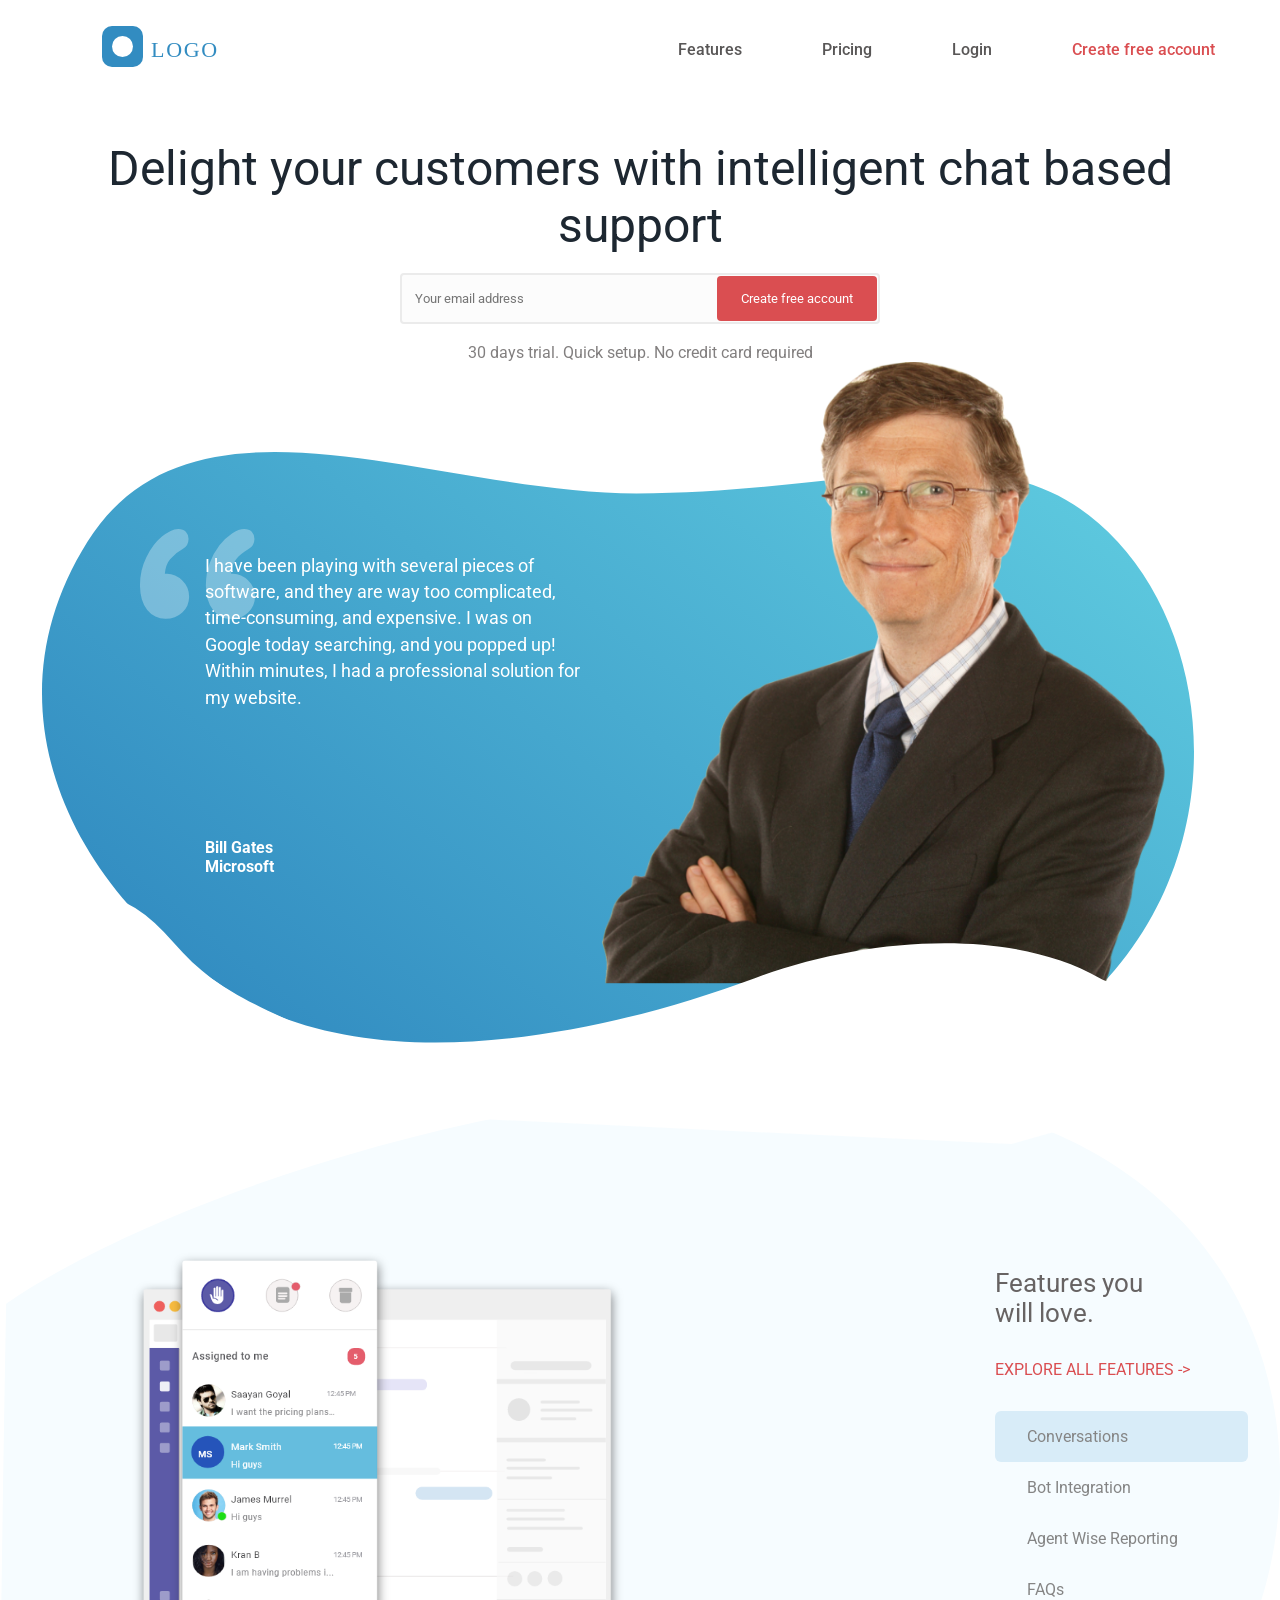
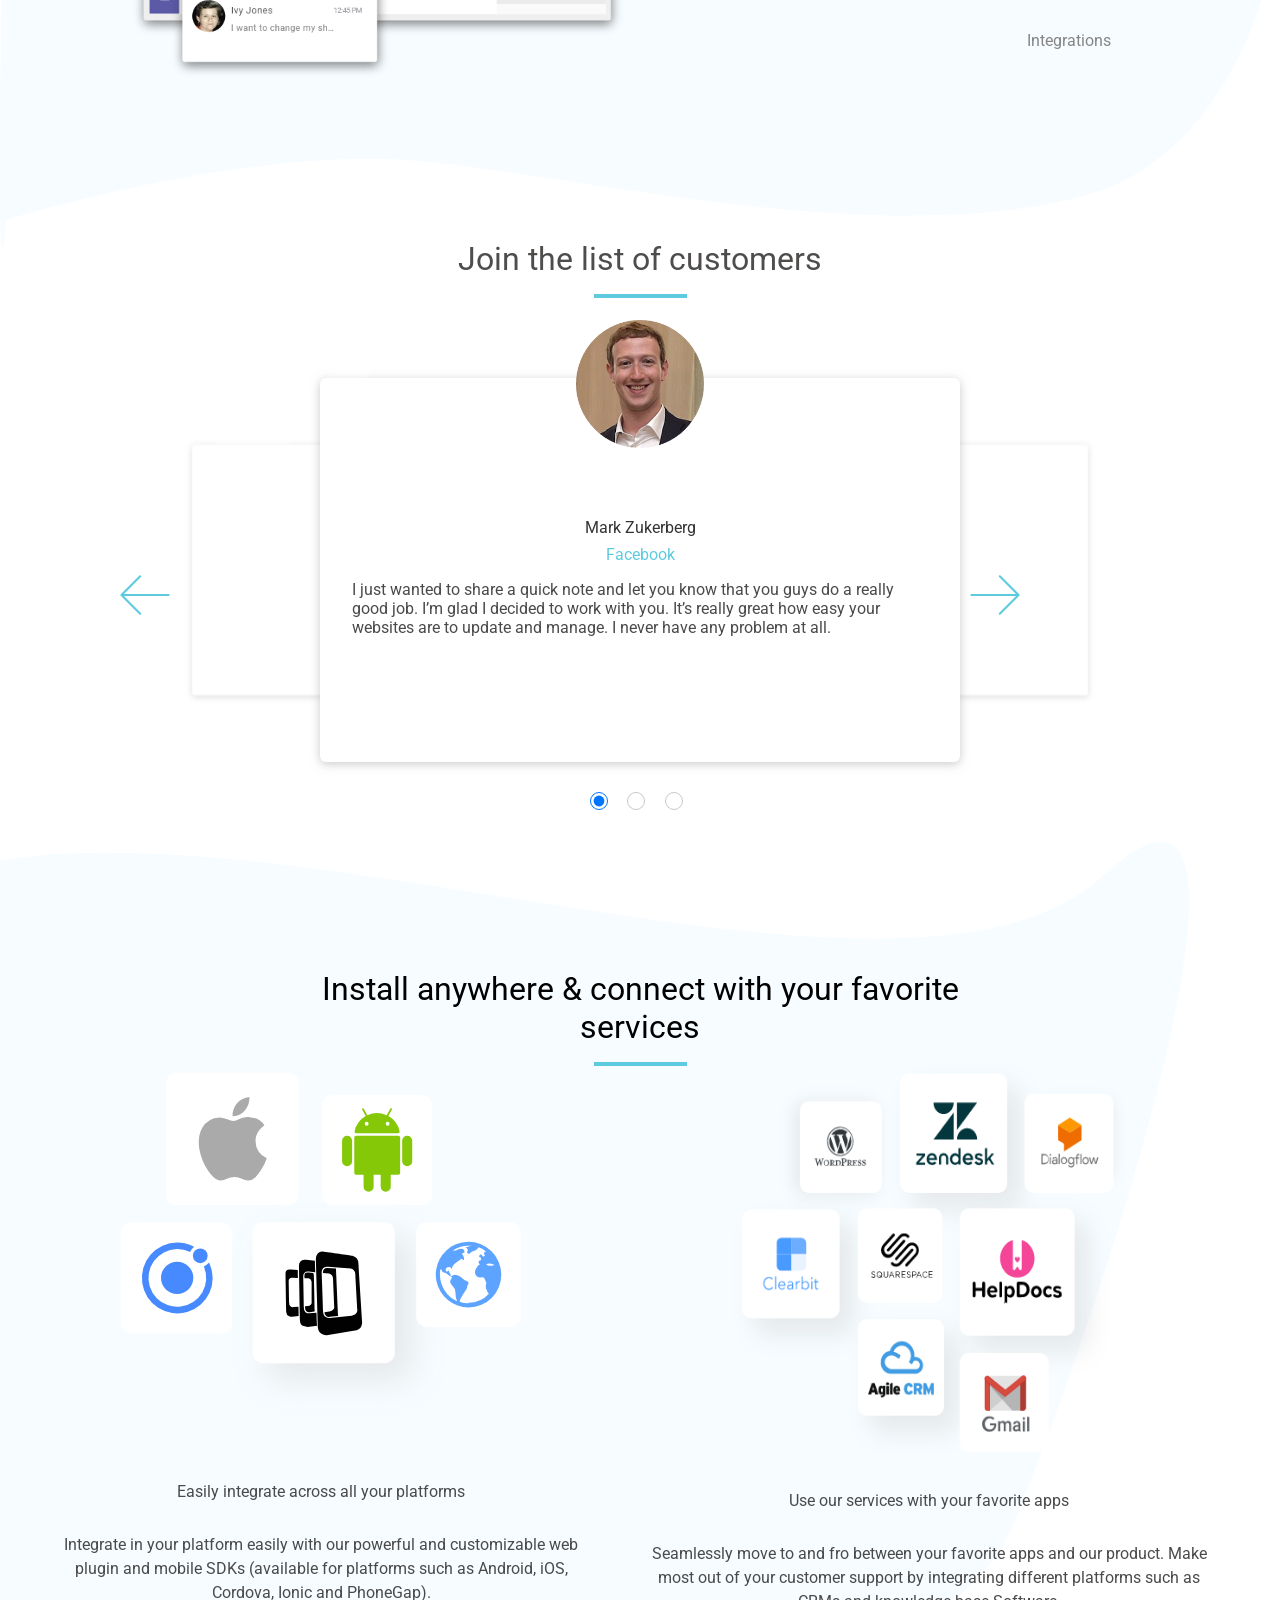
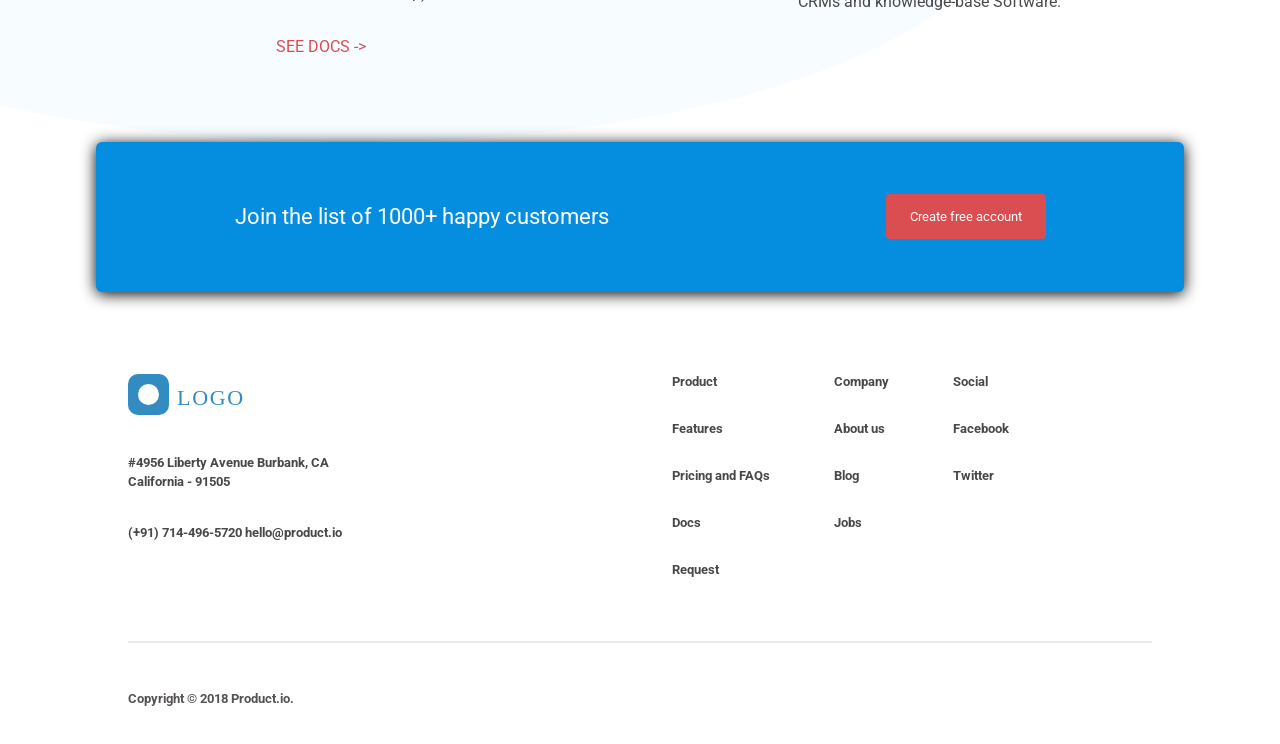
==== public/index.html @ 23c7daae "fixes" ====
<!DOCTYPE html>
<html lang="en">

<head>
    <meta charset="UTF-8" />
    <meta name="viewport" content="width=device-width, initial-scale=1.0" />
    <link href="https://fonts.googleapis.com/css2?family=Roboto:wght@300;400;500;900&display=swap" rel="stylesheet" />
    <link rel="stylesheet" href="style.css" />
    <title>Task</title>
</head>

<body>
    <div class="container">
        <header class="main-head">
            <nav>
                <div class="logo">
                    <img src="./logo/Group 2.svg" alt="Logo" />
                </div>
                <ul class="nav-links">
                    <li><a href="#">Features</a></li>
                    <li><a href="#">Pricing</a></li>
                    <li><a href="#">Login</a></li>
                    <li><a class="active" href="#">Create free account</a></li>
                </ul>
            </nav>
        </header>
        <div class="main-content">
            <h1 class="heading">
                Delight your customers with intelligent chat based support
            </h1>
            <div class="email">
                <input type="email" placeholder="Your email address" />
                <button class="button">Create free account</button>
            </div>
            <div class="free-trail">
                30 days trial. Quick setup. No credit card required
            </div>
        </div>
        <div class="bubble">
            <p class="quote">
                <img class="comma" src="./logo/“.svg" alt="" />I have been playing
                with several pieces of software, and they are way too complicated,
                time-consuming, and expensive. I was on Google today searching, and
                you popped up! Within minutes, I had a professional solution for my
                website.
            </p>
            <h1 class="name">
                Bill Gates
                <span class="company">
                    Microsoft
                </span>
            </h1>
            <img class="oval" src="./logo/Oval-2.svg" alt="oval" />
            <img class="bill-gates" src="./images/1111.png" alt="" />
            <img class="rectangle" src="./logo/Rectangle-17.svg" alt="" />
        </div>
    </div>
    <div class="section">
        <img class="oval-2" src="./logo/Path-2.svg" alt="" />
        <div class="image-section">
            <img src="./images/conversation.png" class="images conversation" alt="conversation" />
            <img src="./images/bot.png" class="images bot" alt="bot" />
            <img src="./images/agent.png" class="images agent" alt="conversation" />
            <img src="./images/FAQ.png" class="images FAQ" alt="conversation" />
            <img src="./images/integration.png" class="images integration" alt="conversation" />
        </div>
        <div class="features-section">
            <h1>Features you will love.</h1>
            <span>EXPLORE ALL FEATURES -></span>
            <div class="conversations image-tab img-active" data-id="conversation">
                Conversations
            </div>
            <div class="bot-integration image-tab" data-id="bot">
                Bot Integration
            </div>
            <div class="agent-wise-reporting image-tab" data-id="agent">
                Agent Wise Reporting
            </div>
            <div class="faq image-tab" data-id="FAQ">
                FAQs
            </div>
            <div class="integrations image-tab" data-id="integration">
                Integrations
            </div>
        </div>
    </div>
    <div class="join">
        Join the list of customers
        <div class="line"></div>
    </div>
    <section id="slider">
        <input type="radio" name="slider" id="s1" checked />
        <input type="radio" name="slider" id="s2" />
        <input type="radio" name="slider" id="s3" />
        <label for="s1" id="slide1">
            <img class="mark" src="./images/220px-Mark_Zuckerberg_em_setembro_de_2014@2x.png" alt="" />
            <h1 class="name1">Mark Zukerberg</h1>
            <div class="company1">Facebook</div>
            <img class="comma" src="./logo/“.svg" alt="" />
            <p class="s1">
                I just wanted to share a quick note and let you know that you guys do
                a really good job. I’m glad I decided to work with you. It’s really
                great how easy your websites are to update and manage. I never have
                any problem at all.
            </p>
        </label>
        <label for="s2" id="slide2">
            <img class="mark" src="./images/220px-Mark_Zuckerberg_em_setembro_de_2014@2x.png" alt="" />
            <h1 class="name1">Mark Zukerberg</h1>
            <div class="company1">Facebook</div>
            <p class="s2">
                I just wanted to share a quick note and let you know that you guys do
                a really good job. I’m glad I decided to work with you. It’s really
                great how easy your websites are to update and manage. I never have
                any problem at all.
            </p>
        </label>
        <label for="s3" id="slide3">
            <img class="mark" src="./images/220px-Mark_Zuckerberg_em_setembro_de_2014@2x.png" alt="" />
            <h1 class="name1">Mark Zukerberg</h1>
            <div class="company1">Facebook</div>
            <p class="s3">
                I just wanted to share a quick note and let you know that you guys do
                a really good job. I’m glad I decided to work with you. It’s really
                great how easy your websites are to update and manage. I never have
                any problem at all.
            </p>
        </label>
        <div class="btn buttons">
            <button class="previous-button">
                <img src="./logo/arrow copy.svg" alt="" />
            </button>
            <button class="next-button">
                <img src="./logo/arrow.svg" alt="" />
            </button>
        </div>
    </section>
    <div class="background-container">
        <img class="oval-3" src="./logo/Path 2 Copy 2.svg" alt="" />
        <div class="bubble-2">
            <h1 class="heading-2">
                Install anywhere & connect with your favorite services
            </h1>
            <div class="line"></div>
        </div>
        <div class="group">
            <div class="group-1">
                <img src="./logo/Group 61.svg" alt="" />
                <p class="p1">Easily integrate across all your platforms</p>
                <p class="p2">
                    Integrate in your platform easily with our powerful and customizable
                    web plugin and mobile SDKs (available for platforms such as Android,
                    iOS, Cordova, Ionic and PhoneGap).
                </p>
                <span class="docs">SEE DOCS -></span>
            </div>
            <div class="group-2">
                <img src="./logo/Group 53.png" alt="" />
                <p class="p1">Use our services with your favorite apps</p>
                <p class="p2">
                    Seamlessly move to and fro between your favorite apps and our
                    product. Make most out of your customer support by integrating
                    different platforms such as CRMs and knowledge-base Software.
                </p>
            </div>
        </div>
    </div>
    <div class="template">
        <div class="join-2">Join the list of 1000+ happy customers</div>
        <button class="button-2">Create free account</button>
    </div>
    <div class="footer-container">
        <div class="address-container">
            <div class="logo-2">
                <img src="./logo/Group 2.svg" alt="logo" />
            </div>
            <div class="address">
                #4956 Liberty Avenue Burbank, CA California - 91505
                <span class="number">(+91) 714-496-5720 hello@product.io</span>
            </div>
        </div>
        <div class="about">
            <div class="product">
                <ul class="about-product">
                    Product
                    <li>Features</li>
                    <li>Pricing and FAQs</li>
                    <li>Docs</li>
                    <li>Request</li>
                </ul>
            </div>
            <div class="company-2">
                <ul class="about-company">
                    Company
                    <li>About us</li>
                    <li>Blog</li>
                    <li>Jobs</li>
                </ul>
            </div>
            <div class="social">
                <ul class="about-social">
                    Social
                    <li>Facebook</li>
                    <li>Twitter</li>
                </ul>
            </div>
        </div>
    </div>
    <div class="copyright">
        Copyright &copy 2018 Product.io.
    </div>
    <script src="main.js"></script>
</body>

</html>
---- public/style.css ----
* {
  padding: 0;
  margin: 0;
  box-sizing: border-box;
  font-family: "Roboto", sans-serif;
}

.main-head {
  width: 95%;
  margin: 1.6rem 1.6rem 0 auto;
  font-size: 1rem;
}
nav {
  display: flex;
  justify-content: space-between;
  align-items: center;
  flex-wrap: wrap;
}
.logo {
  justify-content: flex-start;
  align-items: center;
  flex: 1 1 10rem;
}
.nav-links {
  display: flex;
  justify-content: space-around;
  list-style: none;
  flex: 1 1 15rem;
}
a {
  text-decoration: none;
  color: #585656;
  font-weight: 500;
}
.active {
  color: #da4e51;
}
.main-content {
  display: flex;
  justify-content: center;
  align-items: center;
  flex-direction: column;
  margin: 3.125rem 0 0 0;
}
.heading {
  margin: 1rem 4rem 0 4rem;
  text-align: center;
  color: #1d2731;
  font-weight: normal;
}

.email {
  margin: 1.2rem auto;
  position: relative;
}

input[type="email"] {
  display: block;
  margin: 0 auto;
  width: 30rem;
  height: 3.2rem;
  border: 2px solid #ebebeb;
  border-radius: 0.25rem;
  padding: 0.8rem;
  outline: none;
  background-color: #fcfcfc;
  color: #898484;
}
.button {
  background-color: #da4e51;
  height: 2.8rem;
  width: 10rem;
  position: absolute;
  top: 7%;
  bottom: 3rem;
  right: 0%;
  left: 66%;
  outline: none;
  border-radius: 4px;
  color: white;
  border: none;
  cursor: pointer;
}

.free-trail {
  color: #827f7f;
}

.bubble {
  width: 100%;
  position: relative;
}
.quote {
  width: 25%;
  text-align: left;
  position: absolute;
  color: white;
  line-height: 2.5;
}
.oval {
  z-index: -1;
}
.bill-gates {
  position: absolute;
  right: 0;
}
.rectangle {
  z-index: 10;
  position: absolute;
}
.join {
  color: #4f4c4c;
  margin: 1.2rem 0 2rem 0;
}
.line {
  width: 3.125rem;
  height: 0.25rem;
  background: #5ecadf 0% 0% no-repeat padding-box;
  position: relative;
  left: 43%;
  margin: 1rem 0 0 0;
}

.name1 {
  font-size: 0.8rem;
  color: #4a4a4a;
  text-align: center;
  padding: 1rem 0 0 0;
}
.company1 {
  display: block;
  font-size: 0.8rem;
  color: #5ecadf;
  text-align: center;
  padding: 0.5rem 0 0 0;
}
.quote1 {
  font-size: 0.8rem;
  color: #4a4a4a;
  padding: 1rem;
}
.mark {
  width: 6.25rem;
  position: absolute;
  top: -15%;
}

.bubble-2 {
  width: 100%;
  height: 100%;
}

.heading-2 {
  display: block;
  text-align: center;
  font-weight: normal;
}

.group {
  /* position: absolute;
    display: flex; */
  flex-direction: column;
  margin: 2rem 0;
}
.group-1 {
  margin: 0 2rem;
}

.group-1 img {
  height: 25rem;
}
.p1 {
  margin: 2rem 2rem;
  text-align: center;
  color: #4a4a4a;
}
.p2 {
  text-align: center;
  color: #4a4a4a;
  margin: 0 0 1rem 0;
  line-height: 1.5;
}

.group-2 {
  margin: 0 2rem;
}
.group-2 img {
  height: 25rem;
}
.docs {
  color: #da4e51;
  display: block;
  text-align: center;
  cursor: pointer;
}
.background-container {
  width: 100%;
  height: 100%;
  position: relative;
}
.template {
  border-radius: 6px;
  box-shadow: 0px 2px 15px black;
  display: flex;
  justify-content: space-around;
  align-items: center;
  background-color: #058ee0;
  height: 150px;
}
.button-2 {
  background-color: #da4e51;
  outline: none;
  border-radius: 4px;
  color: white;
  border: none;
  height: 2.8rem;
  width: 10rem;
  cursor: pointer;
}
.join-2 {
  color: white;
  font-size: 22px;
}
.footer-container {
  font-weight: bold;
  font-size: 0.8rem;
  color: #4a4747;
  max-width: 80vw;
  display: flex;
  box-shadow: 0px 2px 0px 0px #ebebeb;
}

.address-container {
  width: 50%;
  margin: 2rem 0 0 0rem;
}
.logo-2 {
  width: 50%;
  margin: 0 0 2rem 0;
}
.address {
  width: 50%;
  line-height: 1.5;
}
.about {
  display: flex;
}
.product {
  margin: 2rem;
}
.company-2 {
  margin: 2rem;
}
.social {
  margin: 2rem;
}
.about-company {
  list-style: none;
  margin: 0 0 2rem 0;
}
.about-product {
  list-style: none;
}
.about-social {
  list-style: none;
}
.about li {
  margin: 2rem 0;
}
.number {
  display: block;
  margin: 2rem 0 0 0;
}
.copyright {
  margin: 0 0 3% 10%;
  color: #565252;
  font-weight: bold;
  font-size: 1rem;
}
.section {
  position: relative;
  display: flex;
  justify-content: space-between;
  align-items: center;
  width: 100%;
  margin: 12% 0 12% 0;
}
.oval-2 {
  position: absolute;
  width: 100%;
  z-index: -5;
}
.image-section {
  margin-left: 10%;
}
.image-section img {
  width: 500px;
}

.features-section h1 {
  margin: 0 2rem 2rem 2rem;
  font-size: 1.6rem;
  font-weight: normal;
  color: #676363;
  width: 50%;
}

.features-section span {
  display: block;
  margin: 0 2rem 2rem 2rem;
  color: #da4e51;
  cursor: pointer;
}

.conversations,
.bot-integration,
.agent-wise-reporting,
.faq,
.integrations {
  margin: 0 2rem 0 2rem;
  color: #858585;
  cursor: pointer;
  padding: 1rem 0 1rem 2rem;
}

.bot,
.agent,
.FAQ,
.integration {
  display: none;
}
.img-active {
  border-radius: 6px;
  background-color: #d8ecf8;
}

#slider {
  position: relative;
  width: 50%;
  height: 30vw;
  margin: 80px auto;
  font-family: "Helvetica Neue", sans-serif;
  perspective: 1400px;
  transform-style: preserve-3d;
}

input[type="radio"] {
  position: relative;
  top: 108%;
  left: 50%;
  width: 18px;
  height: 18px;
  margin: 0 15px 0 0;
  opacity: 0.4;
  transform: translateX(-50px);
  cursor: pointer;
}

input[type="radio"]:nth-child(5) {
  margin-right: 0px;
}

input[type="radio"]:checked {
  opacity: 1;
}

#slider label {
  position: absolute;
  width: 100%;
  height: 100%;
  left: 0;
  top: 0;
  color: white;
  font-size: 70px;
  font-weight: bold;
  border-radius: 5px;
  cursor: pointer;
  display: flex;
  align-items: center;
  justify-content: center;
  flex-direction: column;
  transition: transform 400ms ease;
}

#slide1 {
  background: white;
}

#slide2 {
  background: white;
}

#slide3 {
  background: white;
}

#slider p {
  font-size: 1rem;
  margin: 1rem 2rem 0 2rem;
  color: #4a4a4a;
  font-weight: normal;
  display: none;
}
.name1 {
  font-size: 1rem;
  color: #333333;
  font-weight: normal;
}
.company1 {
  font-size: 1rem;
  color: #5ecadf;
  font-weight: normal;
}
.mark {
  width: 20%;
  position: absolute;
  top: -15%;
}

#s1:checked ~ #slide1,
#s2:checked ~ #slide2,
#s3:checked ~ #slide3 {
  box-shadow: 0px 2px 10px #9c959580;
  border-radius: 6px;
  transform: translate3d(0%, 0, 0px);
}

#s1:checked ~ #slide2,
#s2:checked ~ #slide3,
#s3:checked ~ #slide1 {
  box-shadow: 0px 2px 10px #bdb8b880;
  border-radius: 6px;
  transform: translate3d(40%, 0, -100px) scale(0.7);
}

#s1:checked ~ #slide3,
#s2:checked ~ #slide1,
#s3:checked ~ #slide2 {
  box-shadow: 0px 2px 10px #bdb8b880;
  border-radius: 6px;
  transform: translate3d(-40%, 0, -100px) scale(0.7);
}
.buttons {
  position: absolute;
  top: 50%;
  transform: translateY(-50%);
  background: transparent;
  border: none;
  cursor: pointer;
}

.buttons img {
  width: 1.25rem;
  height: 1.25rem;
}
.previous-button {
  left: -200px;
  position: absolute;
  background: transparent;
  border: none;
}
.next-button {
  position: absolute;
  right: -700px;
  background: transparent;
  border: none;
}

/* MEDIA QUERIES  */

@media only screen and (max-width: 544px) {
  .container {
    margin: 5%;
  }
  .main-head {
    width: 100%;
    margin: 0;
  }
  .oval {
    display: block;
    width: 100%;
    margin: 2.2rem 0 0 0;
  }
  .bill-gates {
    display: block;
    width: 55%;
    top: -16%;
    right: 6%;
  }
  .rectangle {
    display: block;
    top: 75%;
    width: 100%;
  }
  .comma {
    width: 10%;
    top: -2%;
    position: absolute;
    left: -5%;
  }
  .email {
    margin: 1.2rem 0;
  }
  .nav-links {
    font-size: 0.7rem;
    justify-content: space-between;
    margin: 1rem 0 0 0;
  }
  .main-content {
    margin: 1.2rem 0 0 0;
  }
  .logo {
    display: block;
  }
  .heading {
    font-size: 1rem;
    margin: 0;
  }
  .free-trail {
    font-size: 0.7rem;
    margin: 0;
  }
  .name {
    display: block;
    font-size: 0.4rem;
    text-align: left;
    position: absolute;
    color: white;
    bottom: 30%;
    left: 10%;
  }
  .company {
    display: block;
  }
  .join {
    display: block;
    text-align: center;
  }
  input[type="email"] {
    width: 18rem;
    height: 2.5rem;
    font-size: 0.8rem;
  }
  .button {
    width: 6rem;
    height: 2.1rem;
    font-size: 0.6rem;
  }
  .quote {
    display: block;
    width: 50%;
    top: 20%;
    left: 10%;
    font-size: 0.4rem;
    line-height: 1.8;
  }
  .group-1 {
    margin: 1rem 0;
  }
  .group-2 {
    margin: 1rem 0;
  }
  .group-1 img {
    display: flex;
    width: 300px;
    height: 300px;
    margin: 0 auto;
  }
  .group-2 img {
    display: flex;
    width: 300px;
    height: 300px;
    margin: 0 auto;
  }
  .oval-3 {
    display: none;
  }
  .template {
    margin: 0 5%;
    height: 80px;
  }
  .join-2 {
    font-size: 0.6rem;
  }
  .button-2 {
    font-size: 0.6rem;
    width: 6rem;
    height: 1.8rem;
  }
  .footer-container {
    font-size: 0.5rem;
    margin: 1.875rem auto 0.9375rem auto;
  }
  .address-container {
    margin: 0;
  }
  .copyright {
    font-size: 0.5rem;
  }
  .logo-2 {
    margin: 0 0 1rem 0;
  }
  .logo-2 img {
    width: 100px;
  }

  .product {
    margin: 0.8rem;
  }
  .company-2 {
    margin: 0.8rem;
  }
  .social {
    margin: 0.8rem;
  }
  .about li {
    margin: 1rem 0;
  }
  .address {
    width: 80%;
  }
  .number {
    margin: 1rem 0 0 0;
  }
  .p1 {
    font-size: 0.8rem;
    line-height: 1.5;
  }
  .p2 {
    margin: 2rem;
    font-size: 0.8rem;
  }
  .docs {
    font-size: 0.8rem;
  }
  .heading-2 {
    font-size: 1rem;
  }
  .slide {
    height: 300px;
  }
  .quote1 {
    padding: 0.8rem;
    line-height: 1.5;
  }
  .section {
    display: flex;
    justify-content: center;
    flex-direction: column-reverse;
  }
  .features-section {
    margin: 0 0 2rem 0;
  }
  .features-section span {
    margin-bottom: 1rem;
  }
  .image-section {
    margin: 0 5%;
  }
  .image-section img {
    width: 100%;
    margin: 0 auto;
  }
  .features-section h1 {
    width: 80%;
    font-size: 1.4rem;
  }
  .oval-2 {
    display: none;
  }
  .previous-button {
    left: -73px;
  }
  .next-button {
    right: -285px;
  }
  #slider p {
    font-size: 0.3rem;
    margin: 1rem 1rem 0 1rem;
  }
  .name1 {
    font-size: 0.3rem;
  }
  .company1 {
    font-size: 0.3rem;
  }
  input[type="radio"] {
    height: 10px;
    width: 10px;
  }
}

@media only screen and (max-width: 420px) {
  .next-button {
    right: -260px;
  }
}
@media only screen and (max-width: 350px) {
  .next-button {
    right: -220px;
  }
}

@media only screen and (min-width: 545px) {
  .oval {
    width: 90%;
    margin: 7% 0 0 2.6rem;
  }
  .bill-gates {
    width: 44%;
    left: 47%;
  }
  .rectangle {
    width: 100%;
    left: 0;
    bottom: 0;
    top: 73%;
    margin: 0%;
  }
  .quote {
    font-size: 0.6rem;
    top: 26%;
    left: 16%;
  }
  .name {
    font-size: 1rem;
    width: 25%;
    text-align: left;
    position: absolute;
    color: white;
    top: 65%;
    left: 16%;
  }
  .company {
    display: block;
  }
  .comma {
    width: 20%;
  }
  .group {
    display: flex;
    justify-content: center;
    align-items: center;
  }
  .group-1 {
    margin: 1rem 0;
  }
  .group-2 {
    margin: 1rem 0;
  }

  .group-1 img {
    display: flex;
    margin: 0 auto;
  }
  .group-2 img {
    display: flex;
    margin: 0 auto;
  }
  .oval-3 {
    display: none;
  }
  .template {
    margin: 0 3rem;
  }
  .footer-container {
    margin: 3.125rem auto 1.5625rem auto;
  }
  .copyright {
    font-size: 0.8rem;
  }
  .join {
    text-align: center;
    font-size: 1.2rem;
  }
  .line {
    margin: 1rem auto;
    left: 0;
  }
  .p2 {
    margin: 2rem;
    font-size: 1rem;
  }
  .heading-2 {
    font-size: 1.2rem;
  }
  .quote1 {
    font-size: 1rem;
    line-height: 1.5;
  }
  .heading {
    font-size: 1.5rem;
  }
  .main-head {
    width: 90%;
  }
  .comma {
    position: absolute;
    left: -10%;
    top: -4%;
  }
  .image-section img {
    width: 350px;
  }
  .features-section h1 {
    font-size: 1.2rem;
    margin-bottom: 1rem;
  }
  .features-section span {
    font-size: 0.8rem;
    margin-bottom: 1rem;
  }
  .conversations,
  .bot-integration,
  .agent-wise-reporting,
  .faq,
  .integrations {
    font-size: 0.8rem;
  }
  .previous-button {
    left: -125px;
  }
  .next-button {
    right: -500px;
  }
  #slider p {
    font-size: 0.8rem;
  }
  .name1 {
    font-size: 0.8rem;
  }
  .company1 {
    font-size: 0.8rem;
  }
}

@media only screen and (min-width: 992px) {
  .quote {
    font-size: 0.8rem;
  }
  .group {
    display: flex;
    flex-direction: row;
    margin: 12rem 2rem 0 2rem;
    position: absolute;
    top: 0;
  }
  .bubble-2 {
    margin: 4rem 0 0 0;
  }
  .line {
    margin: 1rem auto;
    left: 0;
  }
  .background-container {
    height: 900px;
    overflow: hidden;
    padding: 4rem 0 0 0;
  }
  .oval-3 {
    display: block;
    position: absolute;
    z-index: -2;
    left: -30%;
    top: 0;
    height: 900px;
  }
  .template {
    margin: 0 6rem;
  }
  .footer-container {
    font-size: 0.8rem;
    margin: 3.125rem auto;
  }
  .heading {
    font-size: 3rem;
  }
  .comma {
    width: 30%;
    position: absolute;
    left: -17%;
    top: -15%;
  }
  .quote {
    width: 30%;
    font-size: 1.1rem;
    line-height: 1.5;
    letter-spacing: 0;
    opacity: 1;
  }
  .join {
    font-size: 2rem;
    margin-top: 2rem;
  }
  .line {
    width: 5.8125rem;
    height: 0.25rem;
  }
  .quote1 {
    font-size: 1.2rem;
  }
  .right-btn {
    right: -4.375rem;
  }
  .left-btn {
    left: -4.375rem;
  }
  .btn img {
    width: 3.125rem;
    height: 3.125rem;
  }
  .heading-2 {
    font-size: 2rem;
    max-width: 50%;
    margin: 0 auto;
  }
  .group-1 img {
    width: 400px;
  }
  .group-2 img {
    width: 400px;
  }

  .section {
    position: relative;
    display: flex;
    justify-content: space-between;
    align-items: center;
    width: 100%;
    margin: 12% 0 12% 0;
  }
  .oval-2 {
    position: absolute;
    width: 100%;
    z-index: -5;
  }
  .image-section {
    margin-left: 10%;
  }
  .image-section img {
    width: 500px;
  }

  .features-section h1 {
    margin: 0 2rem 2rem 2rem;
    font-size: 1.6rem;
    font-weight: normal;
    color: #676363;
    width: 50%;
  }
  .features-section span {
    display: block;
    font-size: 1rem;
    margin: 0 2rem 2rem 2rem;
    color: #da4e51;
    cursor: pointer;
  }

  .conversations,
  .bot-integration,
  .agent-wise-reporting,
  .faq,
  .integrations {
    font-size: 1rem;
    margin: 0 2rem 0 2rem;
    color: #858585;
    cursor: pointer;
    padding: 1rem 0 1rem 2rem;
  }
  .bot,
  .agent,
  .FAQ,
  .integration {
    display: none;
  }
  .img-active {
    border-radius: 6px;
    background-color: #d8ecf8;
  }
  .previous-button {
    left: -200px;
  }
  .next-button {
    right: -700px;
  }
  #slider p {
    font-size: 1rem;
  }
  .name1 {
    font-size: 1rem;
  }
  .company1 {
    font-size: 1rem;
  }
}

@media only screen and (min-width: 1400px) {
  .heading {
    max-width: 70%;
  }
  .oval {
    width: 90%;
  }
  .bill-gates {
    width: 44%;
    left: 47%;
  }
  .rectangle {
    width: 100%;
    left: 0;
    bottom: 0;
    top: 68%;
    margin: 0 0% 0 -4%;
  }
  .quote {
    font-size: 1.4rem;
    top: 30%;
  }
  .quote1 {
    font-size: 1.3rem;
  }
  .name {
    font-size: 1.5rem;
  }
  .company1 {
    font-size: 1rem;
  }
  .comma {
    width: 25%;
  }
  .background-container {
    height: 1200px;
  }
  .oval-3 {
    height: 1200px;
  }
  .p1 {
    font-size: 1.5rem;
  }
  .p2 {
    font-size: 1.5rem;
    margin-left: 1rem;
    margin-right: 1rem;
  }
  .group-1 img {
    height: 31.25rem;
    width: 31.25rem;
  }
  .group-2 img {
    height: 31.25rem;
    width: 31.25rem;
  }
  .footer-container {
    font-size: 1rem;
  }
  .name1 {
    font-size: 1.1rem;
  }
  .section {
    margin-bottom: 20%;
  }
  .image-section img {
    width: auto;
  }
  .features-section h1 {
    font-size: 2rem;
  }
  .conversations,
  .bot-integration,
  .agent-wise-reporting,
  .faq,
  .integrations {
    font-size: 1.2rem;
  }
  .previous-button {
    left: -300px;
  }
  .next-button {
    right: -1000px;
  }
  #slider p {
    font-size: 1.6rem;
  }
  .name1 {
    font-size: 1.3rem;
  }
}
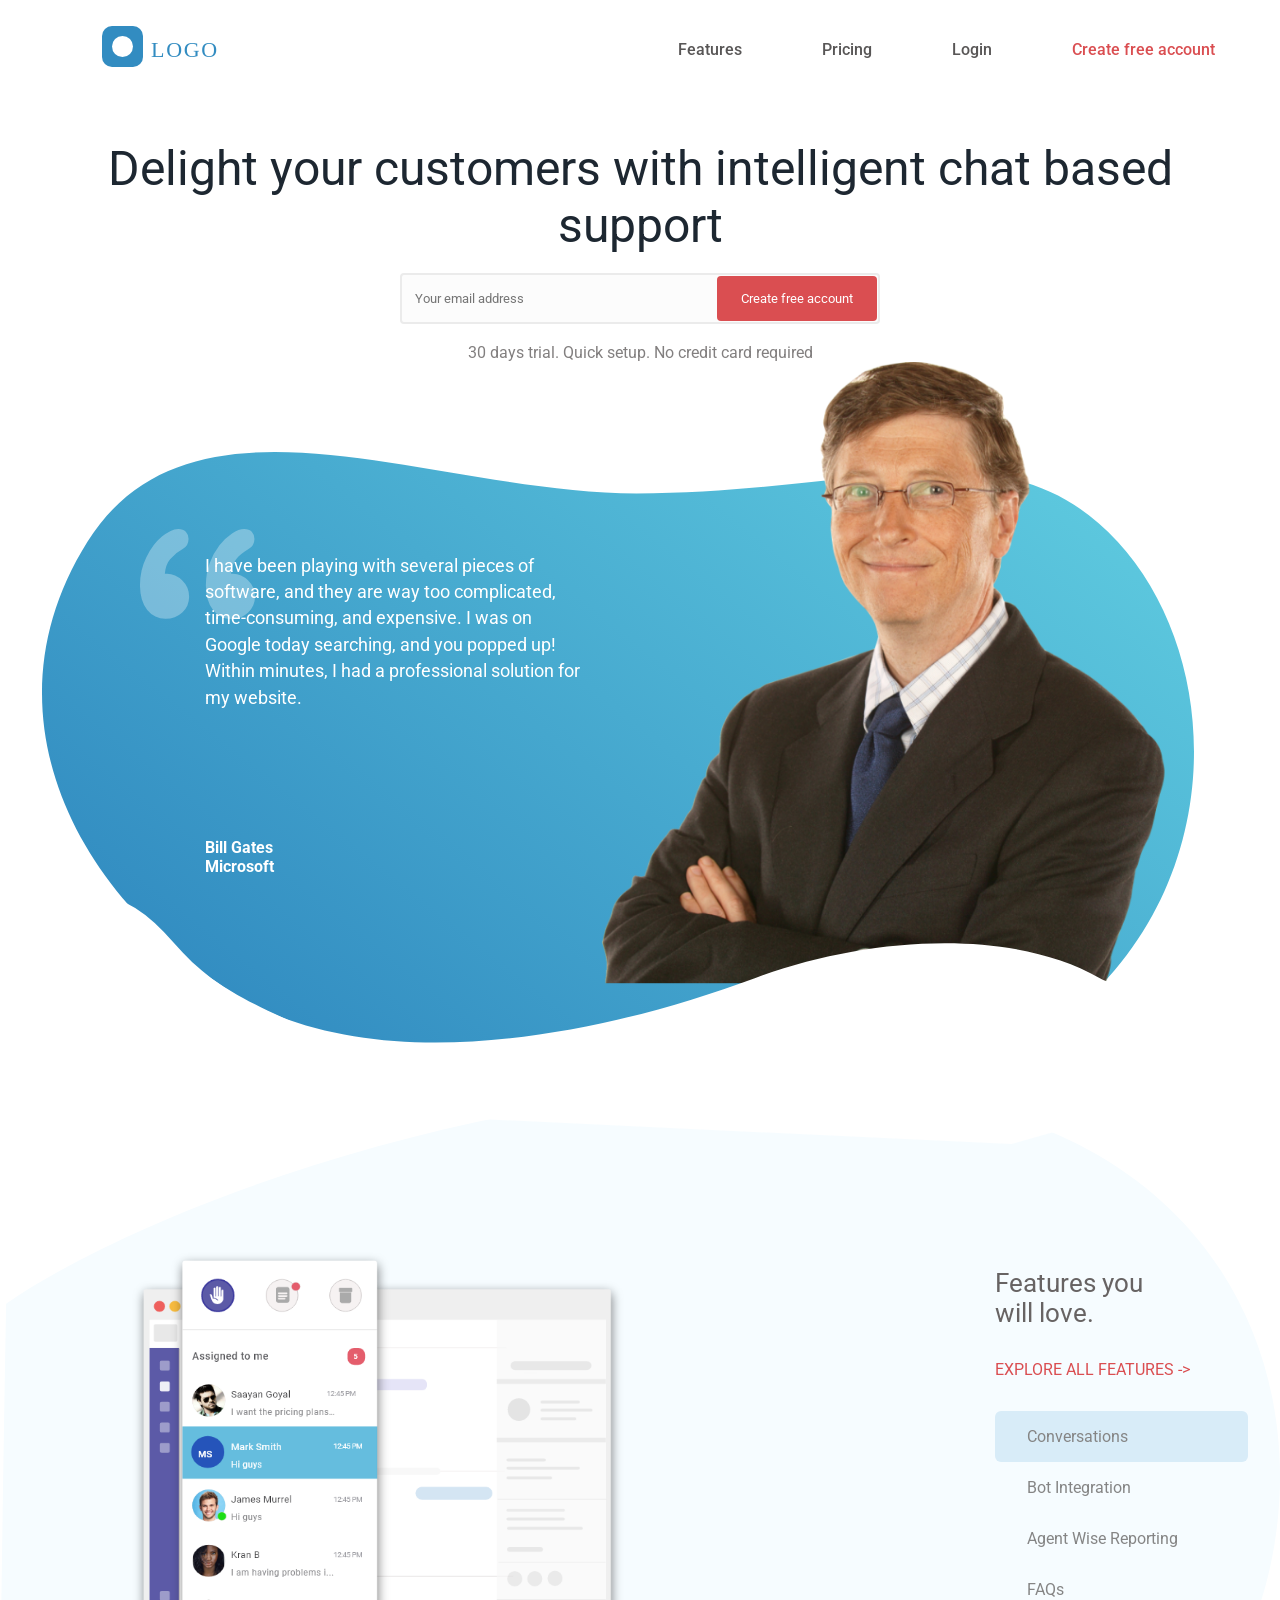
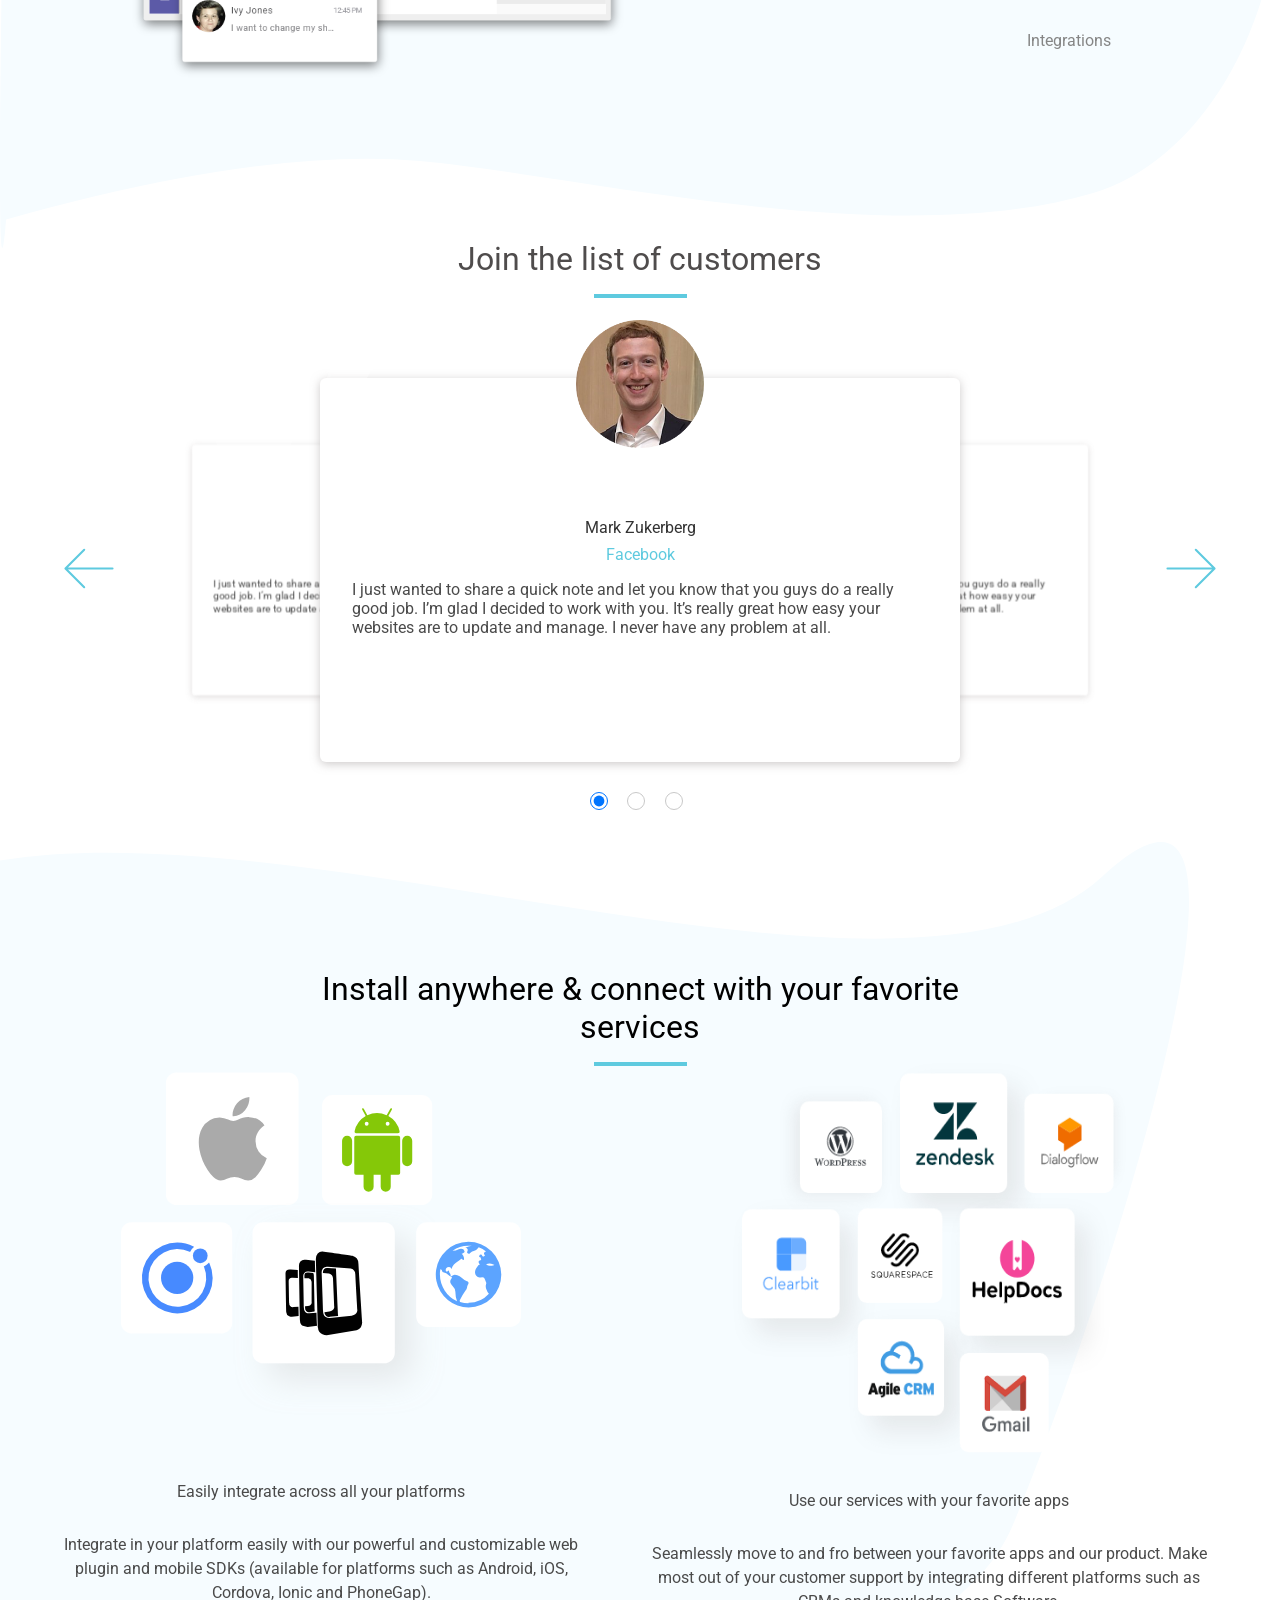
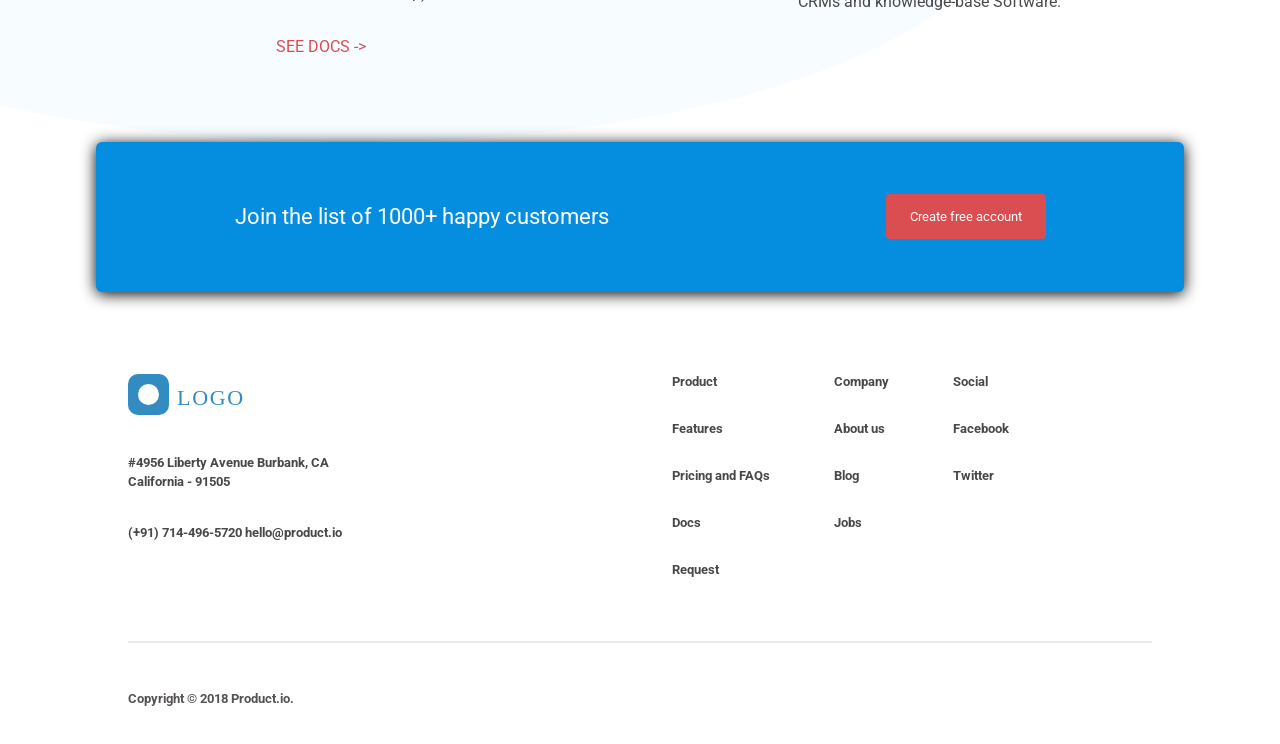
==== commit 36300edf: "code fixed" ====
--- a/public/index.html
+++ b/public/index.html
@@ -88,7 +88,17 @@
         Join the list of customers
         <div class="line"></div>
     </div>
+    <div class="slider-container">
+        <div class="buttons">
+            <button class="previous-button">
+                <img src="./logo/arrow copy.svg" alt="" />
+            </button>
+            <button class="next-button">
+                <img src="./logo/arrow.svg" alt="" />
+            </button>
+        </div>
     <section id="slider">
+        
         <input type="radio" name="slider" id="s1" checked />
         <input type="radio" name="slider" id="s2" />
         <input type="radio" name="slider" id="s3" />
@@ -126,15 +136,10 @@
                 any problem at all.
             </p>
         </label>
-        <div class="btn buttons">
-            <button class="previous-button">
-                <img src="./logo/arrow copy.svg" alt="" />
-            </button>
-            <button class="next-button">
-                <img src="./logo/arrow.svg" alt="" />
-            </button>
-        </div>
-    </section>
+         </section>
+        
+</div>
+
     <div class="background-container">
         <img class="oval-3" src="./logo/Path 2 Copy 2.svg" alt="" />
         <div class="bubble-2">
--- a/public/style.css
+++ b/public/style.css
@@ -399,7 +399,6 @@
   margin: 1rem 2rem 0 2rem;
   color: #4a4a4a;
   font-weight: normal;
-  display: none;
 }
 .name1 {
   font-size: 1rem;
@@ -442,29 +441,38 @@
 }
 .buttons {
   position: absolute;
-  top: 50%;
-  transform: translateY(-50%);
+    width: 100%;
+    display: flex;
+    top: 50%;
+    transform: translateY(-50%);
+    align-items: center;
+    justify-content: space-between;
+    border: none;
+    cursor: pointer;
+    background: transparent;
+}
+
+.slider-container {
+  position: relative;
+  width: 100%;
+}
+
+.buttons img {
+ width: 50px;
+ height: 50px;
+}
+.previous-button {
+  margin: 0 0 0 5%;
+  border: none;
   background: transparent;
+
+}
+.next-button {
+  margin: 0 5% 0 0;
   border: none;
-  cursor: pointer;
-}
-
-.buttons img {
-  width: 1.25rem;
-  height: 1.25rem;
-}
-.previous-button {
-  left: -200px;
-  position: absolute;
   background: transparent;
-  border: none;
-}
-.next-button {
-  position: absolute;
-  right: -700px;
-  background: transparent;
-  border: none;
-}
+}
+
 
 /* MEDIA QUERIES  */
 
@@ -668,36 +676,29 @@
   .oval-2 {
     display: none;
   }
-  .previous-button {
-    left: -73px;
-  }
-  .next-button {
-    right: -285px;
-  }
+ 
   #slider p {
-    font-size: 0.3rem;
-    margin: 1rem 1rem 0 1rem;
+    font-size: 0.4rem;
+    margin: 0rem 1rem 0 1rem;
   }
   .name1 {
-    font-size: 0.3rem;
+    font-size: 0.4rem;
   }
   .company1 {
-    font-size: 0.3rem;
+    font-size: 0.4rem;
+    padding: 0.2rem 0;
   }
   input[type="radio"] {
     height: 10px;
     width: 10px;
   }
-}
-
-@media only screen and (max-width: 420px) {
-  .next-button {
-    right: -260px;
-  }
-}
-@media only screen and (max-width: 350px) {
-  .next-button {
-    right: -220px;
+  .buttons img {
+    width: 25px;
+    height: 25px;
+  }
+  .image-section img {
+    width: 300px;
+    height: 300px;
   }
 }
 
@@ -817,12 +818,7 @@
   .integrations {
     font-size: 0.8rem;
   }
-  .previous-button {
-    left: -125px;
-  }
-  .next-button {
-    right: -500px;
-  }
+
   #slider p {
     font-size: 0.8rem;
   }
@@ -977,12 +973,7 @@
     border-radius: 6px;
     background-color: #d8ecf8;
   }
-  .previous-button {
-    left: -200px;
-  }
-  .next-button {
-    right: -700px;
-  }
+
   #slider p {
     font-size: 1rem;
   }
@@ -1072,12 +1063,7 @@
   .integrations {
     font-size: 1.2rem;
   }
-  .previous-button {
-    left: -300px;
-  }
-  .next-button {
-    right: -1000px;
-  }
+
   #slider p {
     font-size: 1.6rem;
   }
@@ -1085,3 +1071,169 @@
     font-size: 1.3rem;
   }
 }
+
+@media only screen and (min-width: 1900px) {
+  .heading {
+    max-width: 70%;
+  }
+  .oval {
+    width: 90%;
+  }
+  .bill-gates {
+    width: 44%;
+    left: 47%;
+  }
+  .rectangle {
+    width: 100%;
+    left: 0;
+    bottom: 0;
+    top: 68%;
+    margin: 0 0% 0 -4%;
+  }
+  .quote {
+    font-size: 2.5rem;
+    top: 30%;
+  }
+  .quote1 {
+    font-size: 2rem;
+  }
+  .name {
+    font-size: 2rem;
+  }
+  .company1 {
+    font-size: 2rem;
+  }
+  .comma {
+    width: 25%;
+  }
+  .background-container {
+    height: 1200px;
+  }
+  .oval-3 {
+    height: 1200px;
+  }
+  .p1 {
+    font-size: 1.5rem;
+  }
+  .p2 {
+    font-size: 1.5rem;
+    margin-left: 1rem;
+    margin-right: 1rem;
+  }
+  .group-1 img {
+    height: 31.25rem;
+    width: 31.25rem;
+  }
+  .group-2 img {
+    height: 31.25rem;
+    width: 31.25rem;
+  }
+  .footer-container {
+    font-size: 1rem;
+  }
+  .name1 {
+    font-size: 1.1rem;
+  }
+  .section {
+    margin-bottom: 20%;
+  }
+  .image-section {
+    width: 60%;
+  }
+  .image-section img {
+    width: 100%;
+  }
+  .features-section h1 {
+    font-size: 3rem;
+    width: auto;
+  }
+  .features-section span {
+    font-size: 2rem;
+  }
+  .conversations,
+  .bot-integration,
+  .agent-wise-reporting,
+  .faq,
+  .integrations {
+    font-size: 3rem;
+  }
+  .oval-3 {
+    position: initial;
+    object-fit: cover;
+    width: 100%;
+    height: 100%;
+  }
+  .background-container {
+    width: 100%;
+    height: 100%;
+  }
+  .join {
+    font-size: 3rem;
+  }
+  #slider {
+    margin-top: 300px;
+  }
+  #slider p {
+    font-size: 3rem;
+  }
+  .name1 {
+    font-size: 2rem;
+  }
+  .buttons img {
+    width: 100px;
+    height: 100px;
+  }
+  .p1 {
+    font-size: 2rem;
+  }
+  .p2 {
+    font-size: 2rem;
+    margin-right: 3rem;
+    margin-left: 3rem;
+  }
+  .bubble-2 {
+    position: absolute;
+    top: 0;
+  }
+  .group-1 img {
+    width: 50rem;
+    height: 50rem;
+  }
+  .group-2 img {
+    width: 50rem;
+    height: 50rem;
+  }
+  .heading-2{
+    font-size: 3rem;
+  }
+  .main-head {
+    font-size: 2rem;
+  }
+  .join-2 {
+    font-size: 3rem;
+  }
+  .button-2 {
+    height: 4.8rem;
+    width: 20rem;
+    font-size: 2rem;
+  }
+  .template {
+    height: 250px;
+  }
+  .footer-container {
+    font-size: 2rem;
+  }
+  .copyright {
+    font-size: 1.8rem;
+  }
+  .logo-2 img {
+    width: 50%;
+  }
+  .logo img {
+    width: 25%;
+  }
+  .free-trail {
+    font-size: 2rem;
+  }
+}
+
